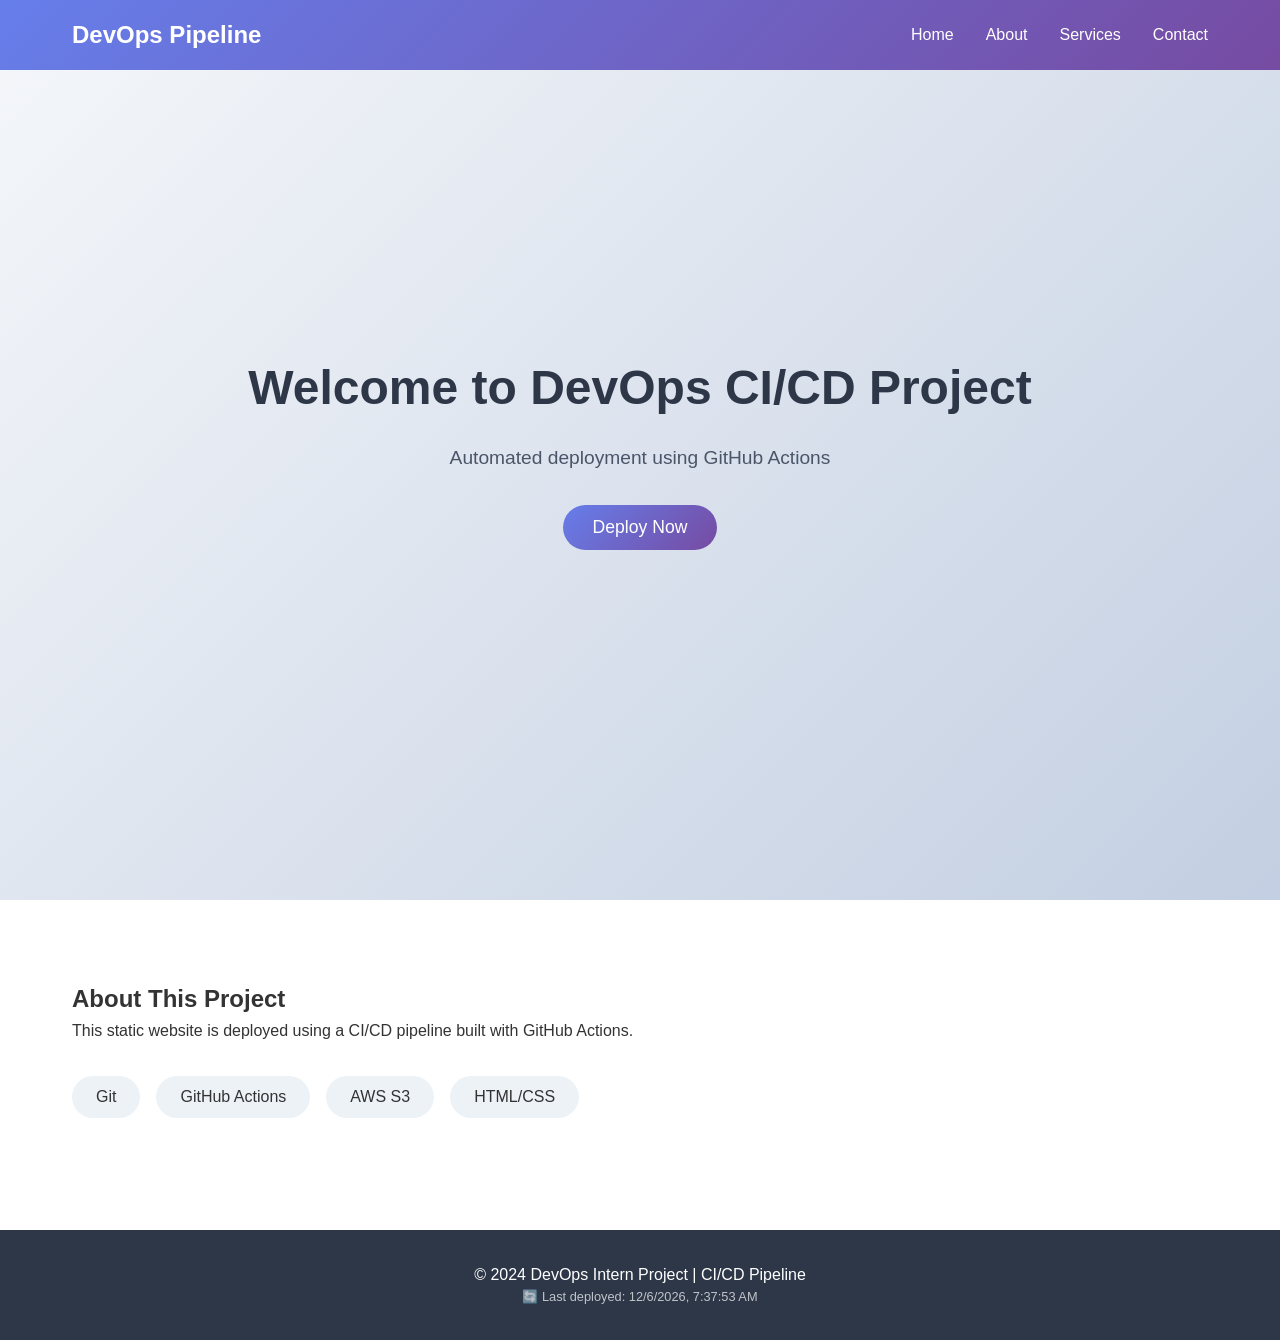
==== src/index.html @ 32cd6355 "Deploy to AWS S3" ====
<!DOCTYPE html>
<html lang="en">
<head>
    <meta charset="UTF-8">
    <meta name="viewport" content="width=device-width, initial-scale=1.0">
    <title>DevOps Project - Static Website</title>
     <link rel="stylesheet" href="style.css">
     <script src="script.js" defer></script>
</head>
<body>
    <header>
        <nav>
            <div class="logo">DevOps Pipeline</div>
            <ul>
                <li><a href="#home">Home</a></li>
                <li><a href="#about">About</a></li>
                <li><a href="#services">Services</a></li>
                <li><a href="#contact">Contact</a></li>
            </ul>
        </nav>
    </header>

    <main>
        <section id="home" class="hero">
            <h1>Welcome to DevOps CI/CD Project</h1>
            <p>Automated deployment using GitHub Actions</p>
            <button onclick="showAlert()">Deploy Now</button>
        </section>

        <section id="about">
            <h2>About This Project</h2>
            <p>This static website is deployed using a CI/CD pipeline built with GitHub Actions.</p>
            <div class="tech-stack">
                <span>Git</span>
                <span>GitHub Actions</span>
                <span>AWS S3</span>
                <span>HTML/CSS</span>
            </div>
        </section>
    </main>

    <footer>
        <p>&copy; 2024 DevOps Intern Project | CI/CD Pipeline</p>
    </footer>

    
</body>
</html>
---- src/style.css ----
* {
    margin: 0;
    padding: 0;
    box-sizing: border-box;
}

body {
    font-family: 'Segoe UI', Tahoma, Geneva, Verdana, sans-serif;
    line-height: 1.6;
    color: #333;
}

header {
    background: linear-gradient(135deg, #667eea 0%, #764ba2 100%);
    color: white;
    padding: 1rem 0;
    position: fixed;
    width: 100%;
    top: 0;
    z-index: 100;
}

nav {
    max-width: 1200px;
    margin: 0 auto;
    display: flex;
    justify-content: space-between;
    align-items: center;
    padding: 0 2rem;
}

.logo {
    font-size: 1.5rem;
    font-weight: bold;
}

nav ul {
    display: flex;
    list-style: none;
    gap: 2rem;
}

nav a {
    color: white;
    text-decoration: none;
    transition: color 0.3s;
}

nav a:hover {
    color: #ffd700;
}

.hero {
    height: 100vh;
    display: flex;
    flex-direction: column;
    justify-content: center;
    align-items: center;
    background: linear-gradient(135deg, #f5f7fa 0%, #c3cfe2 100%);
    padding: 0 2rem;
}

.hero h1 {
    font-size: 3rem;
    margin-bottom: 1rem;
    color: #2d3748;
}

.hero p {
    font-size: 1.2rem;
    color: #4a5568;
    margin-bottom: 2rem;
}

button {
    padding: 12px 30px;
    font-size: 1.1rem;
    background: linear-gradient(135deg, #667eea 0%, #764ba2 100%);
    color: white;
    border: none;
    border-radius: 50px;
    cursor: pointer;
    transition: transform 0.3s, box-shadow 0.3s;
}

button:hover {
    transform: translateY(-2px);
    box-shadow: 0 5px 15px rgba(102, 126, 234, 0.4);
}

#about {
    padding: 5rem 2rem;
    max-width: 1200px;
    margin: 0 auto;
}

.tech-stack {
    display: flex;
    gap: 1rem;
    margin-top: 2rem;
    flex-wrap: wrap;
}

.tech-stack span {
    background: #edf2f7;
    padding: 0.5rem 1.5rem;
    border-radius: 25px;
    font-weight: 500;
}

footer {
    text-align: center;
    padding: 2rem;
    background: #2d3748;
    color: white;
    margin-top: 2rem;
}
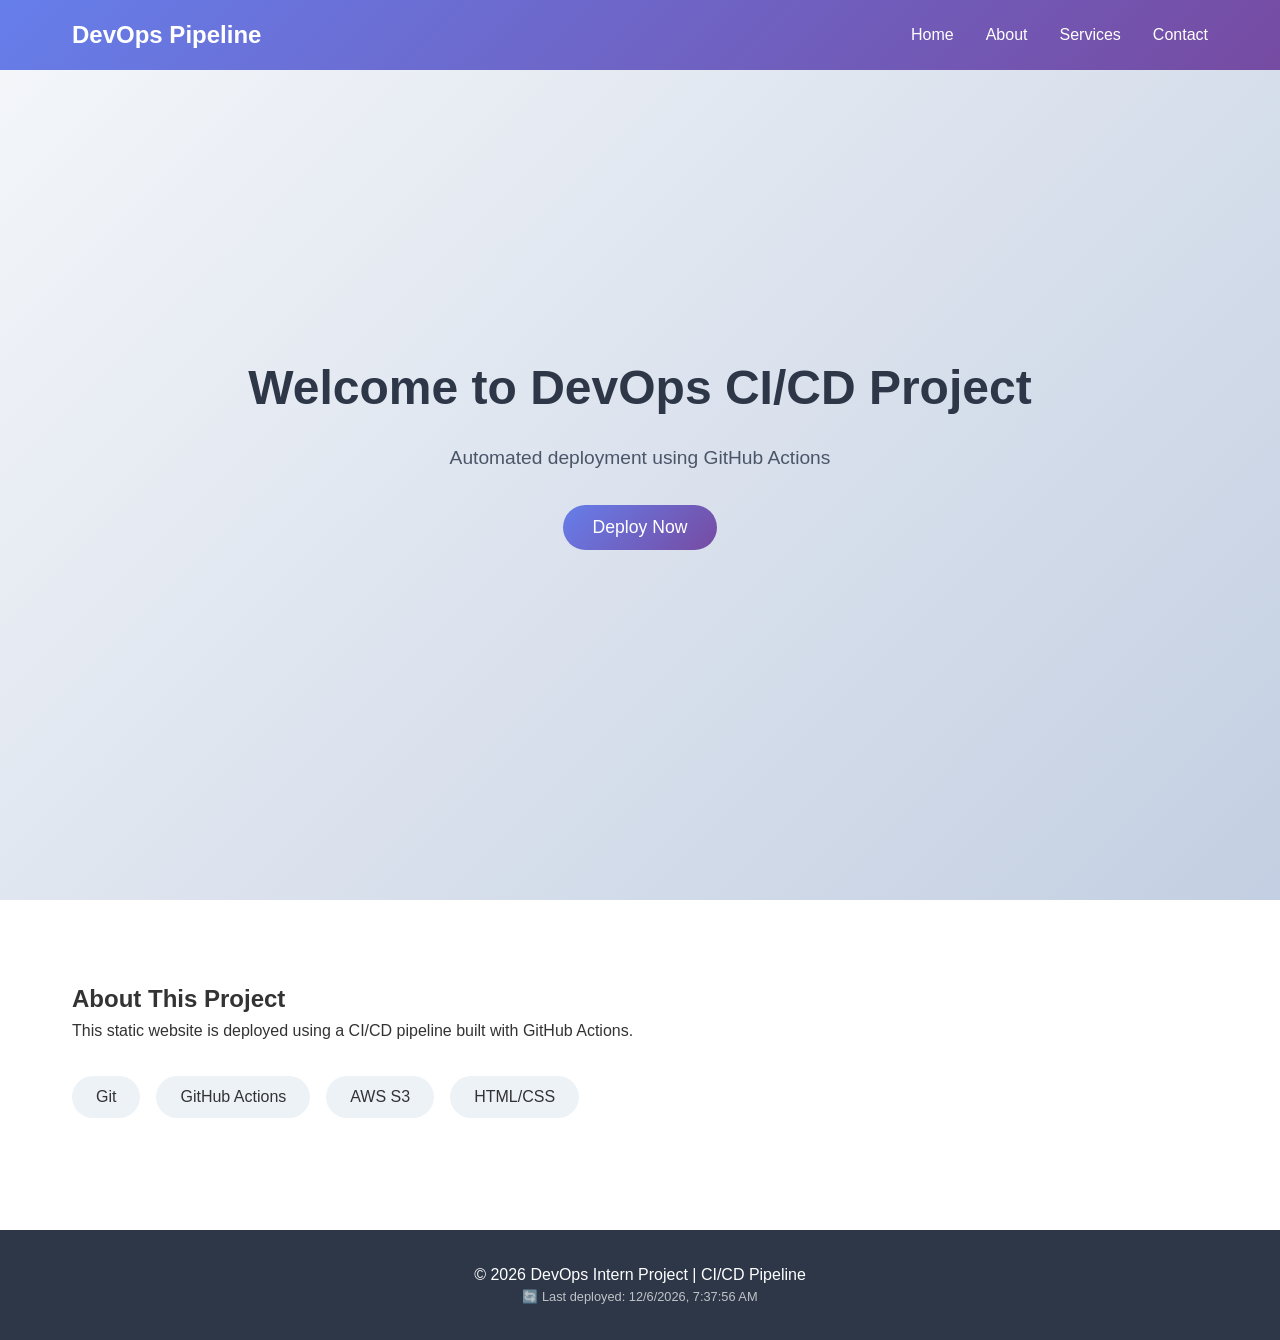
==== commit 48a53545: "Merged remote and local" ====
--- a/src/index.html
+++ b/src/index.html
@@ -40,7 +40,7 @@
     </main>
 
     <footer>
-        <p>&copy; 2024 DevOps Intern Project | CI/CD Pipeline</p>
+        <p>&copy; 2026 DevOps Intern Project | CI/CD Pipeline</p>
     </footer>
 
     
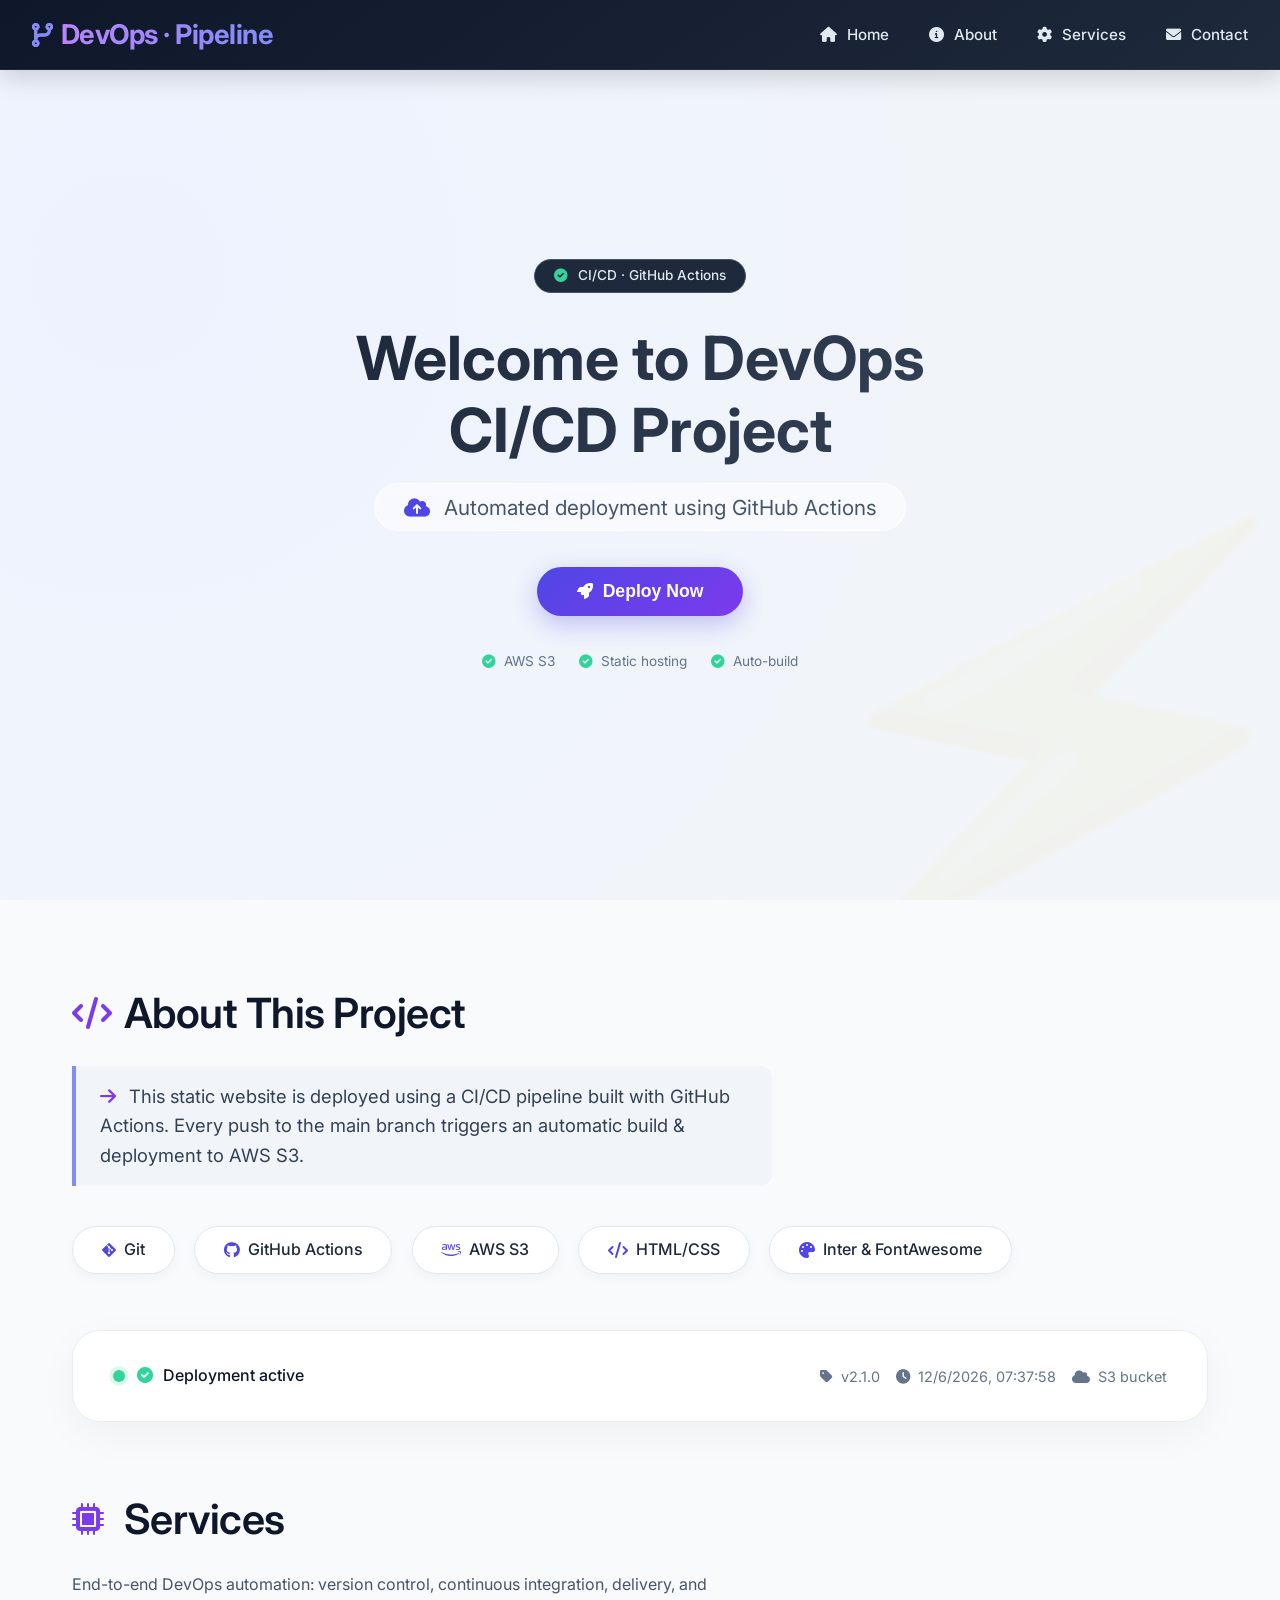
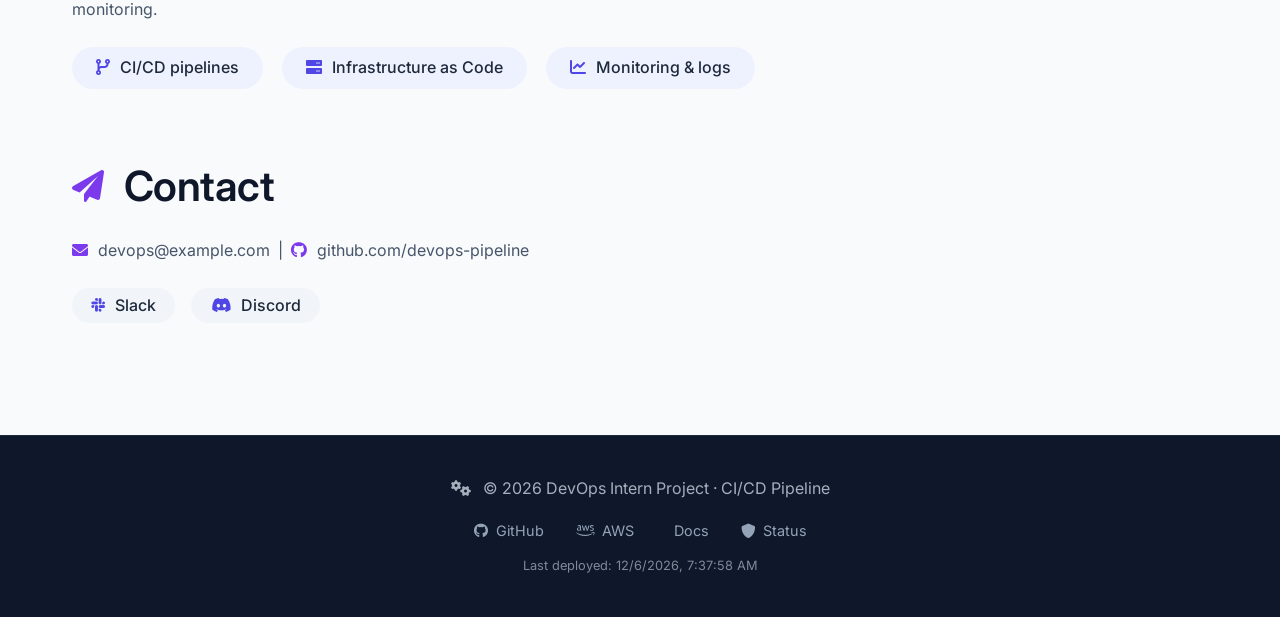
==== commit b64c5224: "Updated Code and and some files" ====
--- a/src/index.html
+++ b/src/index.html
@@ -3,46 +3,114 @@
 <head>
     <meta charset="UTF-8">
     <meta name="viewport" content="width=device-width, initial-scale=1.0">
-    <title>DevOps Project - Static Website</title>
-     <link rel="stylesheet" href="style.css">
-     <script src="script.js" defer></script>
+    <title>DevOps · CI/CD Pipeline</title>
+    <link rel="stylesheet" href="style.css">
+    <!-- Google Font -->
+    <link rel="preconnect" href="https://fonts.googleapis.com">
+    <link rel="preconnect" href="https://fonts.gstatic.com" crossorigin>
+    <link href="https://fonts.googleapis.com/css2?family=Inter:opsz,wght@14..32,400;14..32,500;14..32,600;14..32,700&display=swap" rel="stylesheet">
+    <!-- Font Awesome 6 -->
+    <link rel="stylesheet" href="https://cdnjs.cloudflare.com/ajax/libs/font-awesome/6.0.0-beta3/css/all.min.css">
 </head>
 <body>
     <header>
         <nav>
-            <div class="logo">DevOps Pipeline</div>
+            <div class="logo">
+                <i class="fas fa-code-branch"></i> DevOps · Pipeline
+            </div>
             <ul>
-                <li><a href="#home">Home</a></li>
-                <li><a href="#about">About</a></li>
-                <li><a href="#services">Services</a></li>
-                <li><a href="#contact">Contact</a></li>
+                <li><a href="#home"><i class="fas fa-house"></i> Home</a></li>
+                <li><a href="#about"><i class="fas fa-circle-info"></i> About</a></li>
+                <li><a href="#services"><i class="fas fa-gear"></i> Services</a></li>
+                <li><a href="#contact"><i class="fas fa-envelope"></i> Contact</a></li>
             </ul>
         </nav>
     </header>
 
     <main>
+        <!-- HOME / HERO -->
         <section id="home" class="hero">
-            <h1>Welcome to DevOps CI/CD Project</h1>
-            <p>Automated deployment using GitHub Actions</p>
-            <button onclick="showAlert()">Deploy Now</button>
+            <div class="badge">
+                <i class="fas fa-circle-check"></i> CI/CD · GitHub Actions
+            </div>
+            <h1>Welcome to DevOps<br>CI/CD Project</h1>
+            <p><i class="fas fa-cloud-upload-alt"></i> Automated deployment using GitHub Actions</p>
+            <button onclick="showAlert()">
+                <i class="fas fa-rocket"></i> Deploy Now
+            </button>
+            <div class="hero-tags">
+                <span><i class="fas fa-check-circle"></i> AWS S3</span>
+                <span><i class="fas fa-check-circle"></i> Static hosting</span>
+                <span><i class="fas fa-check-circle"></i> Auto-build</span>
+            </div>
         </section>
 
+        <!-- ABOUT -->
         <section id="about">
-            <h2>About This Project</h2>
-            <p>This static website is deployed using a CI/CD pipeline built with GitHub Actions.</p>
+            <h2><i class="fas fa-code"></i> About This Project</h2>
+            <p class="about-desc">
+                <i class="fas fa-arrow-right"></i>
+                This static website is deployed using a CI/CD pipeline built with GitHub Actions.
+                Every push to the main branch triggers an automatic build & deployment to AWS S3.
+            </p>
+
             <div class="tech-stack">
-                <span>Git</span>
-                <span>GitHub Actions</span>
-                <span>AWS S3</span>
-                <span>HTML/CSS</span>
+                <span><i class="fab fa-git-alt"></i> Git</span>
+                <span><i class="fab fa-github"></i> GitHub Actions</span>
+                <span><i class="fab fa-aws"></i> AWS S3</span>
+                <span><i class="fas fa-code"></i> HTML/CSS</span>
+                <span><i class="fas fa-palette"></i> Inter & FontAwesome</span>
+            </div>
+
+            <!-- Deployment Card -->
+            <div class="deploy-card">
+                <div class="status">
+                    <span class="dot"></span>
+                    <span><i class="fas fa-circle-check"></i> Deployment active</span>
+                </div>
+                <div class="meta">
+                    <span><i class="fas fa-tag"></i> v2.1.0</span>
+                    <span><i class="fas fa-clock"></i> <span id="deploy-time">just now</span></span>
+                    <span><i class="fas fa-cloud"></i> S3 bucket</span>
+                </div>
+            </div>
+
+            <!-- SERVICES -->
+            <div id="services" class="section-block">
+                <h2><i class="fas fa-microchip"></i> Services</h2>
+                <p class="section-desc">End-to-end DevOps automation: version control, continuous integration, delivery, and monitoring.</p>
+                <div class="service-tags">
+                    <span><i class="fas fa-code-branch"></i> CI/CD pipelines</span>
+                    <span><i class="fas fa-server"></i> Infrastructure as Code</span>
+                    <span><i class="fas fa-chart-line"></i> Monitoring & logs</span>
+                </div>
+            </div>
+
+            <!-- CONTACT -->
+            <div id="contact" class="section-block">
+                <h2><i class="fas fa-paper-plane"></i> Contact</h2>
+                <p class="section-desc">
+                    <i class="fas fa-envelope"></i> devops@example.com &nbsp;|&nbsp; <i class="fab fa-github"></i> github.com/devops-pipeline
+                </p>
+                <div class="contact-badges">
+                    <span><i class="fab fa-slack"></i> Slack</span>
+                    <span><i class="fab fa-discord"></i> Discord</span>
+                </div>
             </div>
         </section>
     </main>
 
     <footer>
-        <p>&copy; 2026 DevOps Intern Project | CI/CD Pipeline</p>
+        <p><i class="fas fa-cogs"></i> &copy; 2026 DevOps Intern Project · CI/CD Pipeline</p>
+        <div class="footer-links">
+            <a href="#"><i class="fab fa-github"></i> GitHub</a>
+            <a href="#"><i class="fab fa-aws"></i> AWS</a>
+            <a href="#"><i class="fas fa-document"></i> Docs</a>
+            <a href="#"><i class="fas fa-shield-alt"></i> Status</a>
+        </div>
+        <div id="footer-timestamp"></div>
     </footer>
 
-    
+    <script src="script.js" defer></script>
 </body>
 </html>
--- a/src/style.css
+++ b/src/style.css
@@ -5,23 +5,27 @@
 }
 
 body {
-    font-family: 'Segoe UI', Tahoma, Geneva, Verdana, sans-serif;
+    font-family: 'Inter', -apple-system, BlinkMacSystemFont, 'Segoe UI', Roboto, sans-serif;
     line-height: 1.6;
-    color: #333;
-}
-
+    color: #1e293b;
+    background: #f8fafc;
+}
+
+/* ---------- HEADER ---------- */
 header {
-    background: linear-gradient(135deg, #667eea 0%, #764ba2 100%);
+    background: linear-gradient(145deg, #0f172a 0%, #1e293b 100%);
     color: white;
-    padding: 1rem 0;
+    padding: 0.8rem 0;
     position: fixed;
     width: 100%;
     top: 0;
     z-index: 100;
+    box-shadow: 0 8px 24px rgba(0, 0, 0, 0.15);
+    border-bottom: 1px solid rgba(255, 255, 255, 0.06);
 }
 
 nav {
-    max-width: 1200px;
+    max-width: 1280px;
     margin: 0 auto;
     display: flex;
     justify-content: space-between;
@@ -30,88 +34,705 @@
 }
 
 .logo {
+    font-size: 1.7rem;
+    font-weight: 700;
+    letter-spacing: -0.5px;
+    background: linear-gradient(to right, #c084fc, #818cf8);
+    -webkit-background-clip: text;
+    -webkit-text-fill-color: transparent;
+    background-clip: text;
+    display: flex;
+    align-items: center;
+    gap: 8px;
+}
+
+.logo i {
+    -webkit-text-fill-color: #818cf8;
     font-size: 1.5rem;
-    font-weight: bold;
 }
 
 nav ul {
     display: flex;
     list-style: none;
-    gap: 2rem;
+    gap: 2.5rem;
+    align-items: center;
 }
 
 nav a {
+    color: #e2e8f0;
+    text-decoration: none;
+    font-weight: 500;
+    font-size: 0.95rem;
+    transition: all 0.2s;
+    position: relative;
+}
+
+nav a i {
+    margin-right: 6px;
+}
+
+nav a::after {
+    content: '';
+    position: absolute;
+    bottom: -4px;
+    left: 0;
+    width: 0;
+    height: 2px;
+    background: #a78bfa;
+    transition: width 0.3s ease;
+}
+
+nav a:hover {
     color: white;
-    text-decoration: none;
-    transition: color 0.3s;
-}
-
-nav a:hover {
-    color: #ffd700;
-}
-
+}
+
+nav a:hover::after {
+    width: 100%;
+}
+
+/* ---------- HERO ---------- */
 .hero {
-    height: 100vh;
+    min-height: 100vh;
     display: flex;
     flex-direction: column;
     justify-content: center;
     align-items: center;
-    background: linear-gradient(135deg, #f5f7fa 0%, #c3cfe2 100%);
-    padding: 0 2rem;
+    background: radial-gradient(circle at 10% 30%, #eef2ff, #f1f5f9 70%);
+    padding: 6rem 2rem 4rem;
+    text-align: center;
+    position: relative;
+    overflow: hidden;
+}
+
+.hero::before {
+    content: '⚡';
+    position: absolute;
+    font-size: 28rem;
+    opacity: 0.04;
+    right: -5%;
+    bottom: -20%;
+    transform: rotate(12deg);
+    pointer-events: none;
 }
 
 .hero h1 {
-    font-size: 3rem;
+    font-size: 3.8rem;
+    font-weight: 700;
+    line-height: 1.2;
+    background: linear-gradient(135deg, #1e293b 0%, #334155 100%);
+    -webkit-background-clip: text;
+    -webkit-text-fill-color: transparent;
+    background-clip: text;
     margin-bottom: 1rem;
-    color: #2d3748;
+    max-width: 800px;
 }
 
 .hero p {
-    font-size: 1.2rem;
-    color: #4a5568;
-    margin-bottom: 2rem;
+    font-size: 1.3rem;
+    color: #475569;
+    margin-bottom: 2.2rem;
+    font-weight: 400;
+    background: rgba(255, 255, 255, 0.5);
+    backdrop-filter: blur(4px);
+    padding: 0.4rem 1.8rem;
+    border-radius: 60px;
+    display: inline-block;
+    border: 1px solid rgba(255, 255, 255, 0.7);
+}
+
+.hero p i {
+    margin-right: 8px;
+    color: #4f46e5;
+}
+
+.badge {
+    display: inline-flex;
+    gap: 0.6rem;
+    align-items: center;
+    background: #1e293b;
+    color: #e2e8f0;
+    padding: 0.3rem 1.2rem;
+    border-radius: 40px;
+    font-size: 0.85rem;
+    font-weight: 500;
+    margin-bottom: 1.8rem;
+    border: 1px solid #475569;
+}
+
+.badge i {
+    color: #34d399;
 }
 
 button {
-    padding: 12px 30px;
+    padding: 14px 40px;
     font-size: 1.1rem;
-    background: linear-gradient(135deg, #667eea 0%, #764ba2 100%);
+    font-weight: 600;
+    background: linear-gradient(145deg, #4f46e5, #7c3aed);
     color: white;
     border: none;
-    border-radius: 50px;
+    border-radius: 60px;
     cursor: pointer;
-    transition: transform 0.3s, box-shadow 0.3s;
+    transition: all 0.3s ease;
+    box-shadow: 0 8px 24px rgba(79, 70, 229, 0.30);
+    display: inline-flex;
+    align-items: center;
+    gap: 10px;
+}
+
+button i {
+    font-size: 1rem;
 }
 
 button:hover {
-    transform: translateY(-2px);
-    box-shadow: 0 5px 15px rgba(102, 126, 234, 0.4);
-}
-
+    transform: translateY(-3px);
+    box-shadow: 0 16px 32px rgba(79, 70, 229, 0.40);
+    background: linear-gradient(145deg, #4338ca, #6d28d9);
+}
+
+.hero-tags {
+    margin-top: 2.2rem;
+    font-size: 0.85rem;
+    color: #64748b;
+    display: flex;
+    gap: 1.5rem;
+    flex-wrap: wrap;
+    justify-content: center;
+}
+
+.hero-tags i {
+    color: #34d399;
+    margin-right: 4px;
+}
+
+/* ---------- ABOUT SECTION ---------- */
 #about {
     padding: 5rem 2rem;
     max-width: 1200px;
     margin: 0 auto;
 }
 
+#about h2 {
+    font-size: 2.6rem;
+    font-weight: 600;
+    letter-spacing: -0.5px;
+    margin-bottom: 1.2rem;
+    color: #0f172a;
+    display: flex;
+    align-items: center;
+    gap: 12px;
+}
+
+#about h2 i {
+    color: #7c3aed;
+    font-size: 2rem;
+}
+
+.about-desc {
+    font-size: 1.15rem;
+    color: #334155;
+    max-width: 700px;
+    margin-bottom: 2.5rem;
+    border-left: 4px solid #818cf8;
+    padding: 1rem 1.5rem;
+    background: #f1f5f9;
+    border-radius: 0 12px 12px 0;
+}
+
+.about-desc i {
+    color: #7c3aed;
+    margin-right: 8px;
+}
+
 .tech-stack {
     display: flex;
+    gap: 1.2rem;
+    flex-wrap: wrap;
+    margin-top: 0.5rem;
+}
+
+.tech-stack span {
+    background: white;
+    padding: 0.65rem 1.8rem;
+    border-radius: 40px;
+    font-weight: 500;
+    color: #1e293b;
+    box-shadow: 0 4px 12px rgba(0, 0, 0, 0.04);
+    border: 1px solid #e2e8f0;
+    display: inline-flex;
+    align-items: center;
+    gap: 8px;
+    transition: all 0.2s;
+}
+
+.tech-stack span i {
+    color: #4f46e5;
+    font-size: 1rem;
+}
+
+.tech-stack span:hover {
+    transform: translateY(-2px);
+    border-color: #a78bfa;
+    box-shadow: 0 8px 18px rgba(79, 70, 229, 0.08);
+}
+
+/* ---------- DEPLOY CARD ---------- */
+.deploy-card {
+    margin-top: 3.5rem;
+    background: white;
+    border-radius: 28px;
+    padding: 2rem 2.5rem;
+    box-shadow: 0 12px 40px rgba(0, 0, 0, 0.04);
+    border: 1px solid #e9edf2;
+    display: flex;
+    flex-wrap: wrap;
+    align-items: center;
+    justify-content: space-between;
+    gap: 1.5rem;
+}
+
+.deploy-card .status {
+    display: flex;
+    align-items: center;
+    gap: 12px;
+}
+
+.deploy-card .status .dot {
+    width: 12px;
+    height: 12px;
+    border-radius: 50%;
+    background: #34d399;
+    box-shadow: 0 0 0 4px rgba(52, 211, 153, 0.15);
+}
+
+.deploy-card .status span {
+    font-weight: 500;
+    color: #0f172a;
+}
+
+.deploy-card .status i {
+    color: #34d399;
+    margin-right: 6px;
+}
+
+.deploy-card .meta {
+    color: #64748b;
+    font-size: 0.9rem;
+    display: flex;
+    align-items: center;
+    gap: 16px;
+}
+
+.deploy-card .meta i {
+    color: #64748b;
+    margin-right: 4px;
+}
+
+/* ---------- SECTION BLOCKS (services, contact, error) ---------- */
+.section-block {
+    margin-top: 4rem;
+    scroll-margin-top: 100px;
+}
+
+.section-block h2 {
+    font-size: 2rem;
+    margin-bottom: 0.5rem;
+}
+
+.section-block h2 i {
+    color: #7c3aed;
+    margin-right: 8px;
+}
+
+.section-desc {
+    color: #475569;
+    max-width: 650px;
+    margin-bottom: 1.5rem;
+}
+
+.section-desc i {
+    color: #7c3aed;
+    margin-right: 6px;
+}
+
+.service-tags {
+    display: flex;
+    flex-wrap: wrap;
+    gap: 1.2rem;
+}
+
+.service-tags span {
+    background: #eef2ff;
+    padding: 0.5rem 1.5rem;
+    border-radius: 40px;
+    font-weight: 500;
+}
+
+.service-tags span i {
+    color: #4f46e5;
+    margin-right: 6px;
+}
+
+.contact-badges {
+    display: flex;
     gap: 1rem;
-    margin-top: 2rem;
     flex-wrap: wrap;
-}
-
-.tech-stack span {
-    background: #edf2f7;
-    padding: 0.5rem 1.5rem;
-    border-radius: 25px;
+    margin-top: 0.5rem;
+}
+
+.contact-badges span {
+    background: #f1f5f9;
+    padding: 0.3rem 1.2rem;
+    border-radius: 40px;
     font-weight: 500;
 }
 
+.contact-badges i {
+    margin-right: 6px;
+    color: #4f46e5;
+}
+
+/* ---------- 404 ERROR PAGE ---------- */
+.error-404 {
+    background: linear-gradient(135deg, #fef2f2, #fee2e2);
+    padding: 3rem 2.5rem;
+    border-radius: 28px;
+    border: 2px solid #fca5a5;
+    margin-top: 4rem;
+    text-align: center;
+}
+
+.error-404 h2 {
+    color: #991b1b;
+    justify-content: center;
+}
+
+.error-404 h2 i {
+    color: #dc2626;
+}
+
+.error-404 .section-desc {
+    max-width: 100%;
+    color: #7f1d1d;
+    font-size: 1.1rem;
+    margin-bottom: 1rem;
+}
+
+.error-icon {
+    font-size: 4rem;
+    color: #dc2626;
+    margin: 1rem 0;
+}
+
+.back-home-btn {
+    display: inline-flex;
+    align-items: center;
+    gap: 8px;
+    padding: 12px 30px;
+    background: #dc2626;
+    color: white;
+    text-decoration: none;
+    border-radius: 60px;
+    font-weight: 600;
+    transition: all 0.3s;
+    margin-top: 0.5rem;
+}
+
+.back-home-btn:hover {
+    background: #b91c1c;
+    transform: translateY(-2px);
+    box-shadow: 0 8px 20px rgba(220, 38, 38, 0.3);
+}
+
+/* ---------- FOOTER ---------- */
 footer {
     text-align: center;
-    padding: 2rem;
-    background: #2d3748;
-    color: white;
+    padding: 2.5rem 2rem;
+    background: #0f172a;
+    color: #cbd5e1;
     margin-top: 2rem;
-}+    border-top: 1px solid #1e293b;
+    display: flex;
+    flex-direction: column;
+    gap: 8px;
+}
+
+footer p {
+    opacity: 0.8;
+    font-weight: 400;
+}
+
+footer p i {
+    margin-right: 8px;
+}
+
+.footer-links {
+    display: flex;
+    justify-content: center;
+    gap: 2rem;
+    margin-top: 0.6rem;
+    flex-wrap: wrap;
+}
+
+.footer-links a {
+    color: #94a3b8;
+    text-decoration: none;
+    font-size: 0.9rem;
+    transition: color 0.2s;
+}
+
+.footer-links a i {
+    margin-right: 4px;
+}
+
+.footer-links a:hover {
+    color: #c4b5fd;
+}
+
+#footer-timestamp {
+    font-size: 0.8rem;
+    opacity: 0.6;
+    margin-top: 6px;
+}
+
+/* ---------- RESPONSIVE ---------- */
+@media (max-width: 768px) {
+    nav {
+        flex-direction: column;
+        gap: 0.8rem;
+        padding: 0 1rem;
+    }
+
+    nav ul {
+        gap: 1.2rem;
+        flex-wrap: wrap;
+        justify-content: center;
+    }
+
+    .hero h1 {
+        font-size: 2.5rem;
+    }
+
+    .hero p {
+        font-size: 1rem;
+        padding: 0.3rem 1.2rem;
+    }
+
+    #about h2 {
+        font-size: 2rem;
+    }
+
+    .deploy-card {
+        flex-direction: column;
+        align-items: flex-start;
+        padding: 1.5rem;
+    }
+
+    .tech-stack span {
+        padding: 0.4rem 1.2rem;
+        font-size: 0.85rem;
+    }
+
+    .error-404 {
+        padding: 2rem 1.5rem;
+    }
+}
+
+@media (max-width: 480px) {
+    .hero h1 {
+        font-size: 2rem;
+    }
+
+    button {
+        padding: 12px 28px;
+        font-size: 1rem;
+    }
+
+    .hero-tags {
+        gap: 0.8rem;
+        font-size: 0.75rem;
+    }
+}
+
+html {
+    scroll-behavior: smooth;
+}
+
+
+        /* Additional styles specific to 404 page */
+        .error-page-wrapper {
+            min-height: 100vh;
+            display: flex;
+            align-items: center;
+            justify-content: center;
+            background: linear-gradient(135deg, #fef2f2 0%, #fee2e2 50%, #fecaca 100%);
+            padding: 2rem;
+            position: relative;
+            overflow: hidden;
+        }
+
+        .error-page-wrapper::before {
+            content: '404';
+            position: absolute;
+            font-size: 25rem;
+            font-weight: 900;
+            opacity: 0.05;
+            right: -5%;
+            bottom: -10%;
+            color: #dc2626;
+            pointer-events: none;
+            font-family: 'Inter', sans-serif;
+        }
+
+        .error-container {
+            background: white;
+            border-radius: 32px;
+            padding: 4rem 3.5rem;
+            max-width: 600px;
+            width: 100%;
+            text-align: center;
+            box-shadow: 0 25px 60px rgba(0, 0, 0, 0.08);
+            border: 1px solid rgba(220, 38, 38, 0.1);
+            position: relative;
+            z-index: 1;
+        }
+
+        .error-emoji {
+            font-size: 5rem;
+            margin-bottom: 0.5rem;
+            display: block;
+        }
+
+        .error-container h1 {
+            font-size: 4rem;
+            font-weight: 800;
+            color: #dc2626;
+            margin-bottom: 0.5rem;
+            letter-spacing: -2px;
+        }
+
+        .error-container .subtitle {
+            font-size: 1.5rem;
+            font-weight: 600;
+            color: #1e293b;
+            margin-bottom: 1rem;
+        }
+
+        .error-container .message {
+            color: #64748b;
+            font-size: 1.05rem;
+            line-height: 1.7;
+            margin-bottom: 2rem;
+        }
+
+        .error-container .message i {
+            color: #dc2626;
+            margin: 0 4px;
+        }
+
+        .error-actions {
+            display: flex;
+            gap: 1rem;
+            justify-content: center;
+            flex-wrap: wrap;
+        }
+
+        .btn-primary {
+            display: inline-flex;
+            align-items: center;
+            gap: 10px;
+            padding: 14px 32px;
+            background: linear-gradient(145deg, #dc2626, #b91c1c);
+            color: white;
+            text-decoration: none;
+            border-radius: 60px;
+            font-weight: 600;
+            transition: all 0.3s ease;
+            box-shadow: 0 8px 24px rgba(220, 38, 38, 0.25);
+            border: none;
+            cursor: pointer;
+            font-size: 1rem;
+        }
+
+        .btn-primary:hover {
+            transform: translateY(-3px);
+            box-shadow: 0 16px 32px rgba(220, 38, 38, 0.35);
+            background: linear-gradient(145deg, #b91c1c, #991b1b);
+        }
+
+        .btn-secondary {
+            display: inline-flex;
+            align-items: center;
+            gap: 10px;
+            padding: 14px 32px;
+            background: white;
+            color: #1e293b;
+            text-decoration: none;
+            border-radius: 60px;
+            font-weight: 600;
+            transition: all 0.3s ease;
+            border: 2px solid #e2e8f0;
+            font-size: 1rem;
+        }
+
+        .btn-secondary:hover {
+            transform: translateY(-3px);
+            border-color: #94a3b8;
+            box-shadow: 0 8px 24px rgba(0, 0, 0, 0.06);
+        }
+
+        .error-stats {
+            margin-top: 2rem;
+            padding-top: 2rem;
+            border-top: 2px solid #f1f5f9;
+            display: flex;
+            justify-content: center;
+            gap: 2.5rem;
+            flex-wrap: wrap;
+        }
+
+        .error-stats .stat {
+            display: flex;
+            align-items: center;
+            gap: 8px;
+            color: #64748b;
+            font-size: 0.9rem;
+        }
+
+        .error-stats .stat i {
+            color: #94a3b8;
+        }
+
+        .error-stats .stat span {
+            font-weight: 600;
+            color: #1e293b;
+        }
+
+        @media (max-width: 640px) {
+            .error-container {
+                padding: 2.5rem 1.5rem;
+            }
+
+            .error-container h1 {
+                font-size: 3rem;
+            }
+
+            .error-container .subtitle {
+                font-size: 1.2rem;
+            }
+
+            .error-actions {
+                flex-direction: column;
+            }
+
+            .btn-primary,
+            .btn-secondary {
+                justify-content: center;
+            }
+
+            .error-stats {
+                gap: 1.2rem;
+                flex-direction: column;
+                align-items: center;
+            }
+        }
+    
